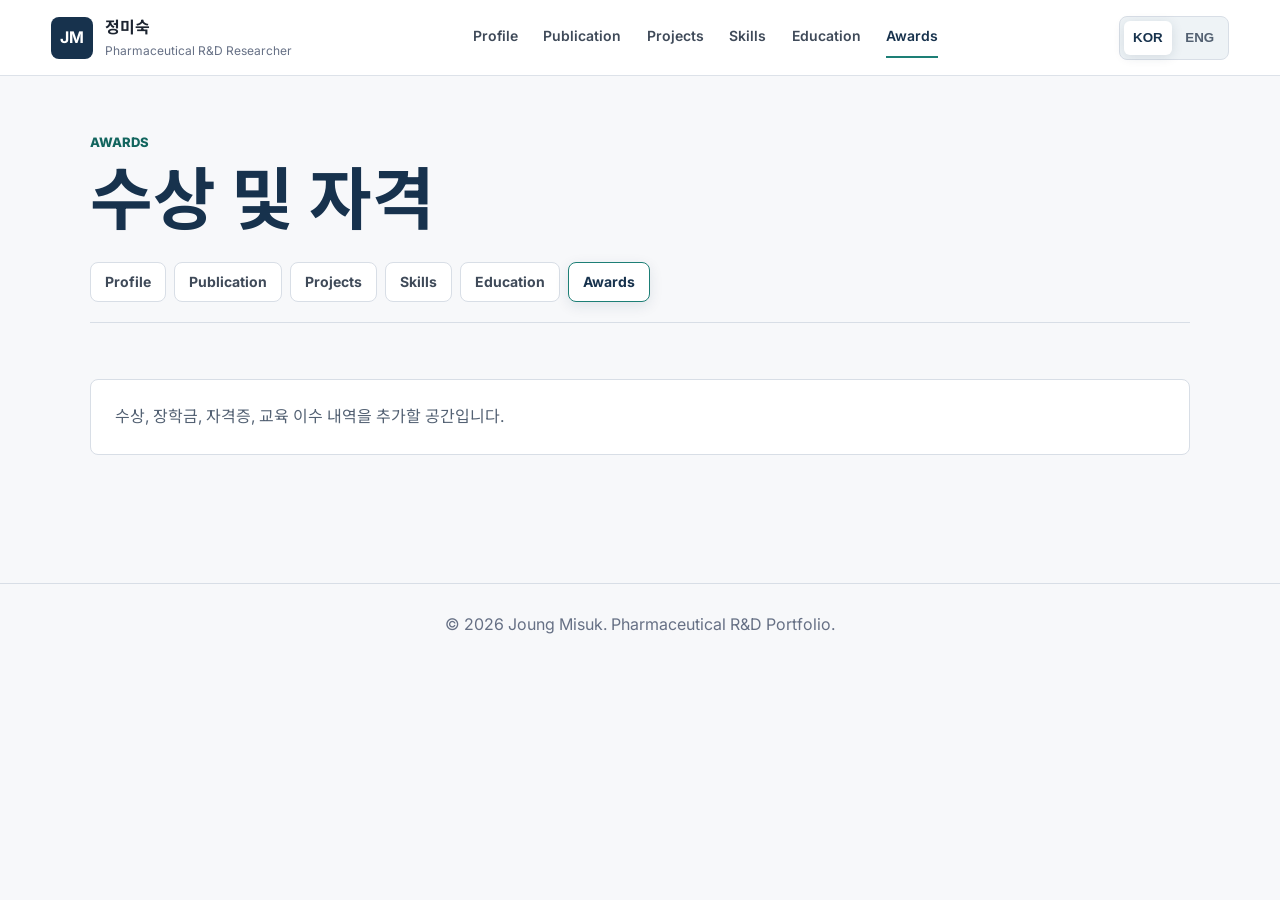
==== awards.html @ 6c8613b5 "Split portfolio sections into pages" ====
<!DOCTYPE html>
<html lang="ko">
<head>
  <meta charset="UTF-8">
  <meta name="viewport" content="width=device-width, initial-scale=1.0">
  <title>Awards | Joung Misuk</title>
  <meta name="description" content="정미숙(Joung Misuk)의 수상 및 자격 페이지입니다.">
  <link rel="preconnect" href="https://fonts.googleapis.com">
  <link rel="preconnect" href="https://fonts.gstatic.com" crossorigin>
  <link href="https://fonts.googleapis.com/css2?family=Noto+Sans+KR:wght@400;500;700&family=Inter:wght@400;500;600;700&display=swap" rel="stylesheet">
  <link rel="stylesheet" href="styles.css">
</head>
<body>
  <header class="site-header">
    <a class="brand" href="index.html" aria-label="Joung Misuk home">
      <span class="brand-mark">JM</span>
      <span>
        <strong data-i18n="brandName">정미숙</strong>
        <small data-i18n="brandRole">Pharmaceutical R&amp;D Researcher</small>
      </span>
    </a>
    <nav class="site-nav" aria-label="Primary navigation">
      <a href="index.html" data-i18n="navProfile">Profile</a>
      <a href="publication.html" data-i18n="navPublication">Publication</a>
      <a href="projects.html" data-i18n="navProjects">Projects</a>
      <a href="skills.html" data-i18n="navSkills">Skills</a>
      <a href="education.html" data-i18n="navEducation">Education</a>
      <a class="active" href="awards.html" data-i18n="navAwards">Awards</a>
    </nav>
    <div class="header-actions" aria-label="Language selector">
      <button class="lang-button active" type="button" data-lang="ko">KOR</button>
      <button class="lang-button" type="button" data-lang="en">ENG</button>
    </div>
  </header>

  <main>
    <section class="page-intro">
      <p class="eyebrow" data-i18n="awardsKicker">Awards</p>
      <h1 data-i18n="awardsTitle">수상 및 자격</h1>
    </section>
    <nav class="section-tabs" aria-label="Portfolio page tabs">
      <a class="tab-button" href="index.html" data-i18n="navProfile">Profile</a>
      <a class="tab-button" href="publication.html" data-i18n="navPublication">Publication</a>
      <a class="tab-button" href="projects.html" data-i18n="navProjects">Projects</a>
      <a class="tab-button" href="skills.html" data-i18n="navSkills">Skills</a>
      <a class="tab-button" href="education.html" data-i18n="navEducation">Education</a>
      <a class="tab-button active" href="awards.html" data-i18n="navAwards">Awards</a>
    </nav>
    <section class="section">
      <div class="empty-state">
        <p data-i18n="awardsEmpty">수상, 장학금, 자격증, 교육 이수 내역을 추가할 공간입니다.</p>
      </div>
    </section>
  </main>

  <footer class="site-footer">
    <p data-i18n="footerText">© 2026 Joung Misuk. Pharmaceutical R&amp;D Portfolio.</p>
  </footer>
  <script src="script.js"></script>
</body>
</html>
---- styles.css ----
:root {
  --bg: #f7f8fa;
  --surface: #ffffff;
  --surface-muted: #eef3f6;
  --text: #1c2430;
  --muted: #667085;
  --line: #d8dee6;
  --navy: #17324d;
  --teal: #1d7f76;
  --teal-dark: #12655e;
  --shadow: 0 18px 50px rgba(23, 50, 77, 0.12);
}

* {
  box-sizing: border-box;
}

html {
  scroll-behavior: smooth;
}

body {
  margin: 0;
  background: var(--bg);
  color: var(--text);
  font-family: "Inter", "Noto Sans KR", Arial, sans-serif;
  line-height: 1.6;
}

a {
  color: inherit;
  text-decoration: none;
}

.site-header {
  position: sticky;
  top: 0;
  z-index: 20;
  display: grid;
  grid-template-columns: auto 1fr auto;
  gap: 24px;
  align-items: center;
  min-height: 76px;
  padding: 14px clamp(18px, 4vw, 56px);
  border-bottom: 1px solid rgba(216, 222, 230, 0.86);
  background: rgba(255, 255, 255, 0.92);
  backdrop-filter: blur(16px);
}

.brand {
  display: inline-flex;
  align-items: center;
  gap: 12px;
  min-width: 170px;
}

.brand-mark {
  display: grid;
  place-items: center;
  width: 42px;
  height: 42px;
  border-radius: 8px;
  background: var(--navy);
  color: #fff;
  font-weight: 700;
}

.brand strong,
.brand small {
  display: block;
}

.brand small {
  color: var(--muted);
  font-size: 12px;
}

.site-nav {
  display: flex;
  justify-content: center;
  gap: clamp(12px, 2vw, 26px);
  color: #3f4a59;
  font-size: 14px;
  font-weight: 600;
}

.site-nav a {
  padding: 8px 0;
  border-bottom: 2px solid transparent;
}

.site-nav a:hover {
  border-color: var(--teal);
  color: var(--navy);
}

.site-nav a.active {
  border-color: var(--teal);
  color: var(--navy);
}

.section-tabs {
  display: flex;
  flex-wrap: wrap;
  gap: 8px;
  padding: 0 0 20px;
}

.tab-button {
  display: inline-flex;
  align-items: center;
  justify-content: center;
  min-height: 40px;
  padding: 0 14px;
  border: 1px solid var(--line);
  border-radius: 8px;
  background: var(--surface);
  color: #3f4a59;
  font-size: 14px;
  font-weight: 700;
}

.tab-button.active,
.tab-button:hover {
  border-color: var(--teal);
  color: var(--navy);
  box-shadow: 0 4px 14px rgba(23, 50, 77, 0.1);
}

.header-actions {
  display: inline-flex;
  gap: 4px;
  padding: 4px;
  border: 1px solid var(--line);
  border-radius: 8px;
  background: var(--surface-muted);
}

.lang-button {
  min-width: 48px;
  min-height: 34px;
  border: 0;
  border-radius: 6px;
  background: transparent;
  color: #526071;
  cursor: pointer;
  font-weight: 700;
}

.lang-button.active {
  background: var(--surface);
  color: var(--navy);
  box-shadow: 0 2px 12px rgba(23, 50, 77, 0.12);
}

main {
  max-width: 1180px;
  margin: 0 auto;
  padding: 0 clamp(18px, 4vw, 40px) 72px;
}

.hero {
  display: grid;
  grid-template-columns: minmax(0, 0.9fr) minmax(320px, 0.8fr);
  gap: 28px;
  align-items: center;
  min-height: calc(100vh - 76px);
  padding: 74px 0 44px;
}

.page-intro {
  padding: 56px 0 28px;
}

.page-intro h1 {
  font-size: clamp(38px, 6vw, 68px);
}

.hero-content {
  padding: clamp(28px, 5vw, 56px) 0;
}

.eyebrow,
.section-kicker {
  margin: 0 0 12px;
  color: var(--teal-dark);
  font-size: 13px;
  font-weight: 800;
  letter-spacing: 0;
  text-transform: uppercase;
}

h1,
h2,
h3,
p {
  overflow-wrap: break-word;
}

h1 {
  margin: 0;
  color: var(--navy);
  font-size: clamp(48px, 8vw, 92px);
  line-height: 1.02;
  letter-spacing: 0;
}

.hero-subtitle {
  margin: 18px 0 0;
  color: #263445;
  font-size: clamp(22px, 3vw, 34px);
  font-weight: 700;
}

.hero-copy {
  max-width: 740px;
  margin: 22px 0 0;
  color: #475467;
  font-size: 18px;
}

.statement-panel {
  padding: clamp(24px, 4vw, 38px);
  border: 1px solid var(--line);
  border-radius: 8px;
  background: var(--surface);
  box-shadow: var(--shadow);
}

.statement-panel h2 {
  margin: 0;
  color: var(--navy);
  font-size: clamp(26px, 3vw, 38px);
  line-height: 1.2;
}

.statement-panel p:last-child {
  margin: 18px 0 0;
  color: #536173;
  font-size: 17px;
}

.section {
  scroll-margin-top: 100px;
  padding: 56px 0;
  border-top: 1px solid var(--line);
}

.section-heading {
  display: grid;
  grid-template-columns: minmax(180px, 0.28fr) minmax(0, 0.72fr);
  gap: 24px;
  align-items: start;
  margin-bottom: 24px;
}

.section h2 {
  margin: 0;
  color: var(--navy);
  font-size: clamp(28px, 4vw, 44px);
  line-height: 1.15;
}

.content-grid,
.card-list,
.skill-groups {
  display: grid;
  grid-template-columns: repeat(2, minmax(0, 1fr));
  gap: 18px;
}

.info-block,
.project-card,
.skill-groups > div,
.empty-state {
  border: 1px solid var(--line);
  border-radius: 8px;
  background: var(--surface);
  padding: 24px;
}

.info-block h3,
.project-card h3,
.skill-groups h3 {
  margin: 0 0 10px;
  color: #23364b;
  font-size: 18px;
}

.info-block p,
.project-card p,
.empty-state p {
  margin: 0;
  color: #536173;
}

.project-card span {
  display: inline-flex;
  margin-bottom: 14px;
  color: var(--teal-dark);
  font-size: 12px;
  font-weight: 800;
  text-transform: uppercase;
}

.skill-groups {
  grid-template-columns: repeat(3, minmax(0, 1fr));
}

.skill-groups ul {
  margin: 0;
  padding-left: 18px;
  color: #536173;
}

.timeline {
  display: grid;
  gap: 16px;
  margin: 0;
  padding: 0;
  list-style: none;
}

.timeline li {
  display: grid;
  grid-template-columns: 150px minmax(0, 1fr);
  gap: 22px;
  padding: 24px;
  border: 1px solid var(--line);
  border-radius: 8px;
  background: var(--surface);
}

.timeline span {
  color: var(--teal-dark);
  font-weight: 800;
}

.timeline h3 {
  margin: 0 0 4px;
  color: var(--navy);
}

.timeline p {
  margin: 0;
  color: var(--muted);
}

.site-footer {
  padding: 28px;
  border-top: 1px solid var(--line);
  color: var(--muted);
  text-align: center;
}

.site-footer p {
  margin: 0;
}

@media (max-width: 900px) {
  .site-header {
    grid-template-columns: 1fr auto;
  }

  .site-nav {
    grid-column: 1 / -1;
    justify-content: flex-start;
    overflow-x: auto;
    padding-bottom: 4px;
  }

  .hero {
    grid-template-columns: 1fr;
    min-height: auto;
    padding-top: 44px;
  }

  .section-heading {
    grid-template-columns: 1fr;
    gap: 4px;
  }

  .skill-groups {
    grid-template-columns: 1fr;
  }
}

@media (max-width: 640px) {
  .site-header {
    padding: 12px 16px;
  }

  .brand small {
    display: none;
  }

  .content-grid,
  .card-list {
    grid-template-columns: 1fr;
  }

  .timeline li {
    grid-template-columns: 1fr;
    gap: 8px;
  }
}
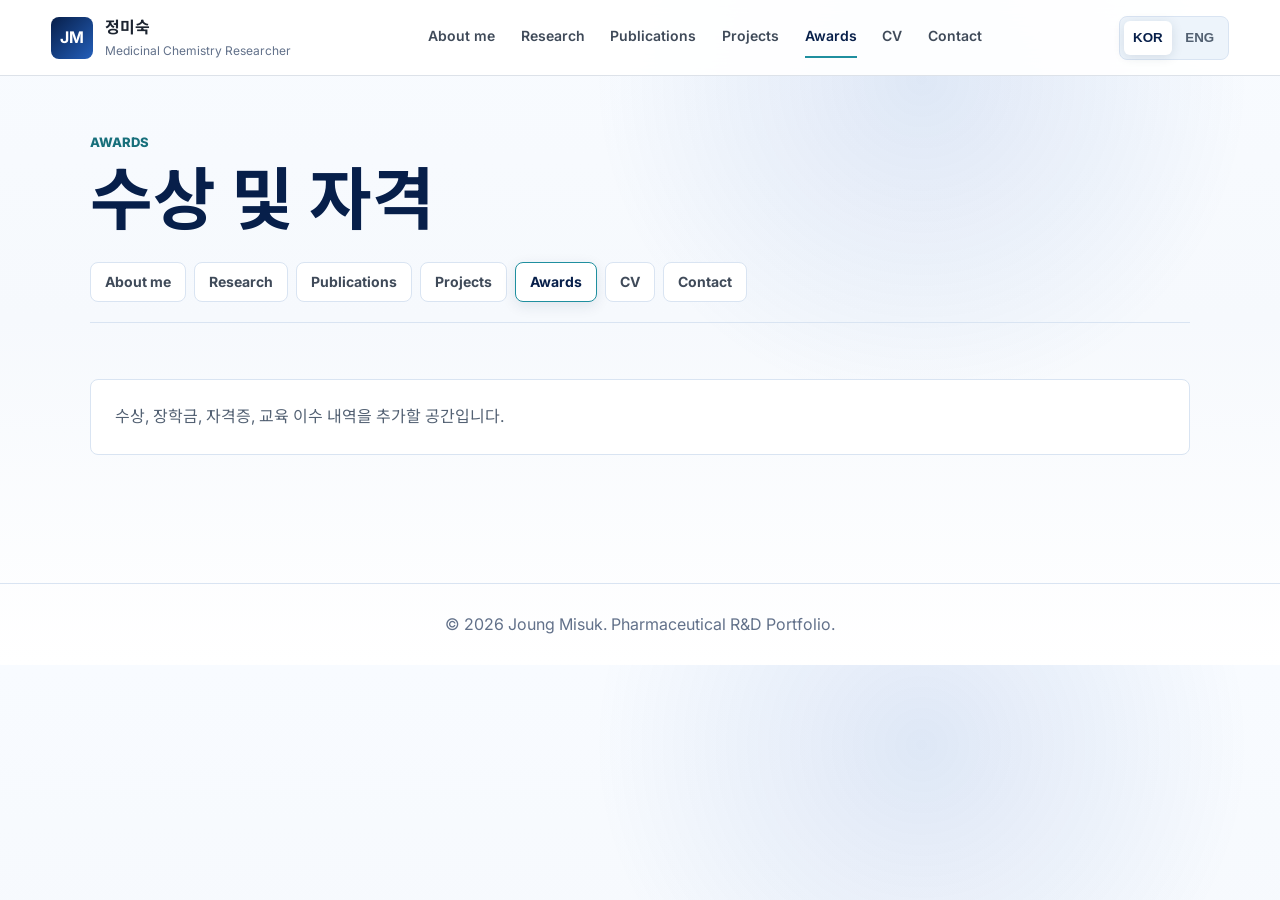
==== commit 6d3c9811: "Redesign landing page for medicinal chemistry portfolio" ====
--- a/awards.html
+++ b/awards.html
@@ -16,16 +16,17 @@
       <span class="brand-mark">JM</span>
       <span>
         <strong data-i18n="brandName">정미숙</strong>
-        <small data-i18n="brandRole">Pharmaceutical R&amp;D Researcher</small>
+        <small data-i18n="brandRole">Medicinal Chemistry Researcher</small>
       </span>
     </a>
     <nav class="site-nav" aria-label="Primary navigation">
-      <a href="index.html" data-i18n="navProfile">Profile</a>
-      <a href="publication.html" data-i18n="navPublication">Publication</a>
+      <a href="index.html" data-i18n="navAbout">About me</a>
+      <a href="research.html" data-i18n="navResearch">Research</a>
+      <a href="publication.html" data-i18n="navPublications">Publications</a>
       <a href="projects.html" data-i18n="navProjects">Projects</a>
-      <a href="skills.html" data-i18n="navSkills">Skills</a>
-      <a href="education.html" data-i18n="navEducation">Education</a>
       <a class="active" href="awards.html" data-i18n="navAwards">Awards</a>
+      <a href="assets/cv.pdf" data-i18n="navCV">CV</a>
+      <a href="mailto:your.email@example.com" data-i18n="navContact">Contact</a>
     </nav>
     <div class="header-actions" aria-label="Language selector">
       <button class="lang-button active" type="button" data-lang="ko">KOR</button>
@@ -39,12 +40,13 @@
       <h1 data-i18n="awardsTitle">수상 및 자격</h1>
     </section>
     <nav class="section-tabs" aria-label="Portfolio page tabs">
-      <a class="tab-button" href="index.html" data-i18n="navProfile">Profile</a>
-      <a class="tab-button" href="publication.html" data-i18n="navPublication">Publication</a>
+      <a class="tab-button" href="index.html" data-i18n="navAbout">About me</a>
+      <a class="tab-button" href="research.html" data-i18n="navResearch">Research</a>
+      <a class="tab-button" href="publication.html" data-i18n="navPublications">Publications</a>
       <a class="tab-button" href="projects.html" data-i18n="navProjects">Projects</a>
-      <a class="tab-button" href="skills.html" data-i18n="navSkills">Skills</a>
-      <a class="tab-button" href="education.html" data-i18n="navEducation">Education</a>
       <a class="tab-button active" href="awards.html" data-i18n="navAwards">Awards</a>
+      <a class="tab-button" href="assets/cv.pdf" data-i18n="navCV">CV</a>
+      <a class="tab-button" href="mailto:your.email@example.com" data-i18n="navContact">Contact</a>
     </nav>
     <section class="section">
       <div class="empty-state">
--- a/styles.css
+++ b/styles.css
@@ -1,14 +1,16 @@
 :root {
-  --bg: #f7f8fa;
+  --bg: #f6f9fd;
   --surface: #ffffff;
-  --surface-muted: #eef3f6;
+  --surface-muted: #edf4fb;
   --text: #1c2430;
-  --muted: #667085;
-  --line: #d8dee6;
-  --navy: #17324d;
-  --teal: #1d7f76;
-  --teal-dark: #12655e;
-  --shadow: 0 18px 50px rgba(23, 50, 77, 0.12);
+  --muted: #62718a;
+  --line: #d9e4f2;
+  --navy: #071f4a;
+  --blue: #245fba;
+  --blue-dark: #0b3c86;
+  --teal: #1f8f9f;
+  --teal-dark: #176f7b;
+  --shadow: 0 20px 60px rgba(7, 31, 74, 0.12);
 }
 
 * {
@@ -21,7 +23,9 @@
 
 body {
   margin: 0;
-  background: var(--bg);
+  background:
+    radial-gradient(circle at 72% 12%, rgba(36, 95, 186, 0.12), transparent 30%),
+    linear-gradient(180deg, #f8fbff 0%, var(--bg) 48%, #ffffff 100%);
   color: var(--text);
   font-family: "Inter", "Noto Sans KR", Arial, sans-serif;
   line-height: 1.6;
@@ -60,7 +64,7 @@
   width: 42px;
   height: 42px;
   border-radius: 8px;
-  background: var(--navy);
+  background: linear-gradient(135deg, var(--navy), var(--blue));
   color: #fff;
   font-weight: 700;
 }
@@ -161,11 +165,11 @@
 
 .hero {
   display: grid;
-  grid-template-columns: minmax(0, 0.9fr) minmax(320px, 0.8fr);
-  gap: 28px;
+  grid-template-columns: minmax(0, 0.86fr) minmax(360px, 0.9fr);
+  gap: clamp(24px, 4vw, 54px);
   align-items: center;
   min-height: calc(100vh - 76px);
-  padding: 74px 0 44px;
+  padding: 58px 0 40px;
 }
 
 .page-intro {
@@ -200,9 +204,17 @@
 h1 {
   margin: 0;
   color: var(--navy);
-  font-size: clamp(48px, 8vw, 92px);
+  font-size: clamp(46px, 6.6vw, 82px);
   line-height: 1.02;
   letter-spacing: 0;
+}
+
+h1 span {
+  display: block;
+}
+
+h1 span:last-child {
+  color: var(--blue);
 }
 
 .hero-subtitle {
@@ -219,25 +231,156 @@
   font-size: 18px;
 }
 
-.statement-panel {
-  padding: clamp(24px, 4vw, 38px);
-  border: 1px solid var(--line);
-  border-radius: 8px;
-  background: var(--surface);
+.hero-actions {
+  display: flex;
+  flex-wrap: wrap;
+  gap: 12px;
+  margin-top: 30px;
+}
+
+.button {
+  display: inline-flex;
+  align-items: center;
+  justify-content: center;
+  min-height: 46px;
+  padding: 0 18px;
+  border-radius: 8px;
+  border: 1px solid var(--blue-dark);
+  font-weight: 700;
+}
+
+.button.primary {
+  background: var(--blue-dark);
+  color: #fff;
+}
+
+.button.secondary {
+  background: rgba(255, 255, 255, 0.76);
+  color: var(--blue-dark);
+}
+
+.feature-icons {
+  display: grid;
+  grid-template-columns: repeat(4, minmax(84px, 1fr));
+  gap: 12px;
+  max-width: 560px;
+  margin-top: 32px;
+}
+
+.feature-item {
+  display: grid;
+  gap: 8px;
+  justify-items: center;
+  color: var(--navy);
+  font-size: 13px;
+  line-height: 1.25;
+  text-align: center;
+}
+
+.feature-icon {
+  position: relative;
+  display: block;
+  width: 42px;
+  height: 42px;
+  color: var(--blue-dark);
+}
+
+.feature-icon::before,
+.feature-icon::after {
+  position: absolute;
+  content: "";
+}
+
+.icon-chemistry::before {
+  left: 11px;
+  top: 5px;
+  width: 20px;
+  height: 28px;
+  border: 2px solid currentColor;
+  border-top: 0;
+  border-radius: 0 0 12px 12px;
+}
+
+.icon-chemistry::after {
+  left: 15px;
+  top: 0;
+  width: 12px;
+  height: 8px;
+  border: 2px solid currentColor;
+  border-bottom: 0;
+}
+
+.icon-discovery::before {
+  inset: 6px;
+  border: 2px solid currentColor;
+  border-radius: 50%;
+}
+
+.icon-discovery::after {
+  left: 20px;
+  top: 1px;
+  width: 18px;
+  height: 18px;
+  border-right: 2px solid currentColor;
+  border-bottom: 2px solid currentColor;
+  transform: rotate(45deg);
+}
+
+.icon-design::before {
+  left: 4px;
+  top: 12px;
+  width: 34px;
+  height: 20px;
+  border: 2px solid currentColor;
+  border-radius: 14px;
+}
+
+.icon-design::after {
+  left: 12px;
+  top: 4px;
+  width: 18px;
+  height: 34px;
+  border: 2px solid currentColor;
+  border-radius: 14px;
+}
+
+.icon-gpcr::before {
+  left: 9px;
+  top: 4px;
+  width: 5px;
+  height: 34px;
+  border: 2px solid currentColor;
+  border-top: 0;
+  border-bottom: 0;
+  box-shadow: 9px 0 0 -1px currentColor, 18px 0 0 -1px currentColor;
+}
+
+.icon-gpcr::after {
+  left: 7px;
+  top: 6px;
+  width: 28px;
+  height: 30px;
+  border-top: 2px solid currentColor;
+  border-bottom: 2px solid currentColor;
+  border-radius: 14px;
+}
+
+.hero-visual {
+  position: relative;
+  margin: 0;
+  min-height: 520px;
+  overflow: hidden;
+  border-radius: 8px;
+}
+
+.hero-visual img {
+  width: 100%;
+  height: 100%;
+  min-height: 520px;
+  object-fit: cover;
+  object-position: center;
+  border-radius: 8px;
   box-shadow: var(--shadow);
-}
-
-.statement-panel h2 {
-  margin: 0;
-  color: var(--navy);
-  font-size: clamp(26px, 3vw, 38px);
-  line-height: 1.2;
-}
-
-.statement-panel p:last-child {
-  margin: 18px 0 0;
-  color: #536173;
-  font-size: 17px;
 }
 
 .section {
@@ -375,6 +518,11 @@
     padding-top: 44px;
   }
 
+  .hero-visual,
+  .hero-visual img {
+    min-height: 360px;
+  }
+
   .section-heading {
     grid-template-columns: 1fr;
     gap: 4px;
@@ -399,6 +547,10 @@
     grid-template-columns: 1fr;
   }
 
+  .feature-icons {
+    grid-template-columns: repeat(2, minmax(0, 1fr));
+  }
+
   .timeline li {
     grid-template-columns: 1fr;
     gap: 8px;
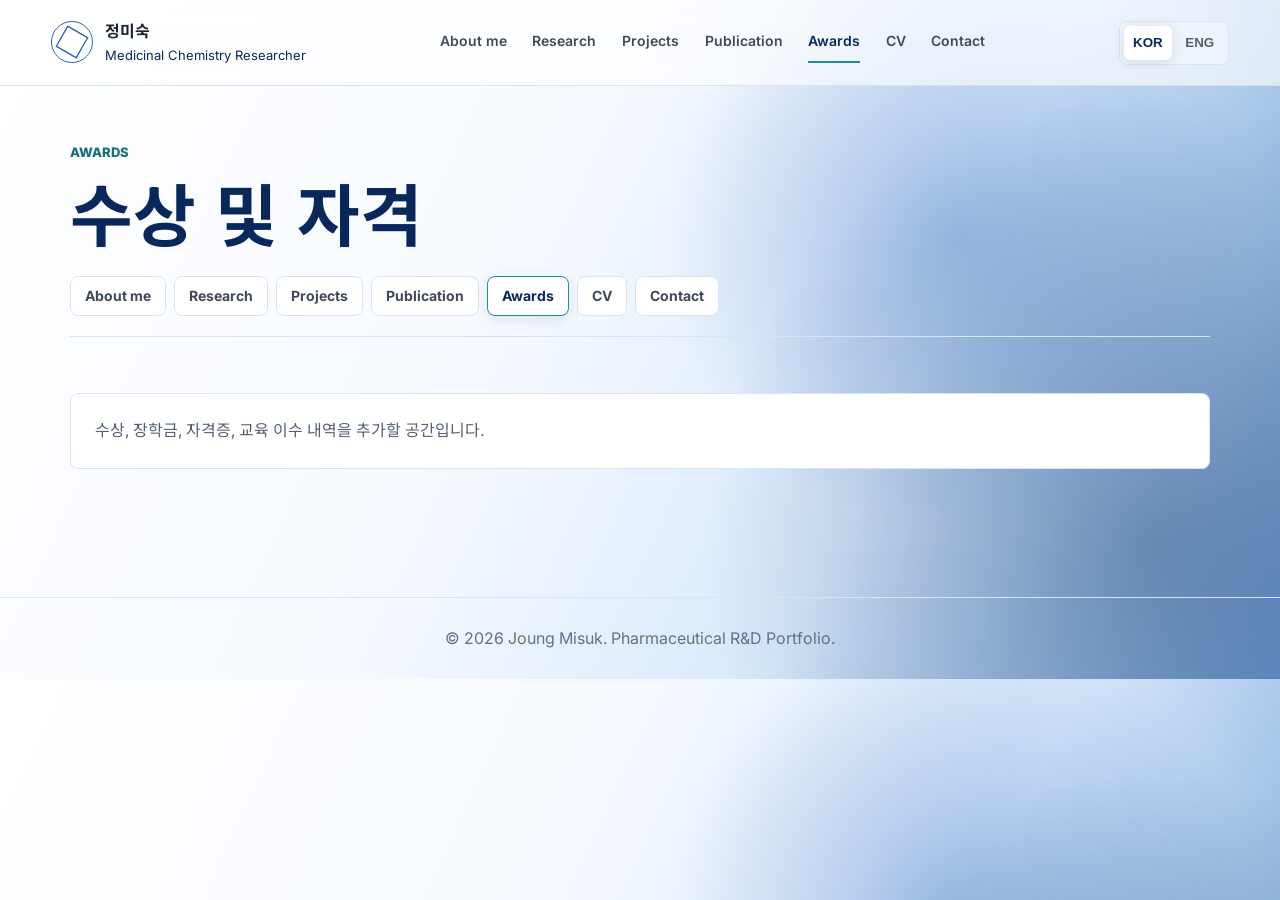
==== commit 9bdbd9fd: "Use hero background image for landing page" ====
--- a/awards.html
+++ b/awards.html
@@ -22,8 +22,8 @@
     <nav class="site-nav" aria-label="Primary navigation">
       <a href="index.html" data-i18n="navAbout">About me</a>
       <a href="research.html" data-i18n="navResearch">Research</a>
-      <a href="publication.html" data-i18n="navPublications">Publications</a>
       <a href="projects.html" data-i18n="navProjects">Projects</a>
+      <a href="publication.html" data-i18n="navPublications">Publication</a>
       <a class="active" href="awards.html" data-i18n="navAwards">Awards</a>
       <a href="assets/cv.pdf" data-i18n="navCV">CV</a>
       <a href="mailto:your.email@example.com" data-i18n="navContact">Contact</a>
@@ -42,8 +42,8 @@
     <nav class="section-tabs" aria-label="Portfolio page tabs">
       <a class="tab-button" href="index.html" data-i18n="navAbout">About me</a>
       <a class="tab-button" href="research.html" data-i18n="navResearch">Research</a>
-      <a class="tab-button" href="publication.html" data-i18n="navPublications">Publications</a>
       <a class="tab-button" href="projects.html" data-i18n="navProjects">Projects</a>
+      <a class="tab-button" href="publication.html" data-i18n="navPublications">Publication</a>
       <a class="tab-button active" href="awards.html" data-i18n="navAwards">Awards</a>
       <a class="tab-button" href="assets/cv.pdf" data-i18n="navCV">CV</a>
       <a class="tab-button" href="mailto:your.email@example.com" data-i18n="navContact">Contact</a>
--- a/styles.css
+++ b/styles.css
@@ -1,12 +1,12 @@
 :root {
-  --bg: #f6f9fd;
+  --bg: #f5f9ff;
   --surface: #ffffff;
   --surface-muted: #edf4fb;
   --text: #1c2430;
   --muted: #62718a;
   --line: #d9e4f2;
-  --navy: #071f4a;
-  --blue: #245fba;
+  --navy: #08285c;
+  --blue: #2f65b8;
   --blue-dark: #0b3c86;
   --teal: #1f8f9f;
   --teal-dark: #176f7b;
@@ -24,8 +24,9 @@
 body {
   margin: 0;
   background:
-    radial-gradient(circle at 72% 12%, rgba(36, 95, 186, 0.12), transparent 30%),
-    linear-gradient(180deg, #f8fbff 0%, var(--bg) 48%, #ffffff 100%);
+    radial-gradient(circle at 75% 35%, rgba(47, 101, 184, 0.35), transparent 28%),
+    radial-gradient(circle at 90% 80%, rgba(8, 40, 92, 0.32), transparent 35%),
+    linear-gradient(115deg, #ffffff 0%, #f5f9ff 42%, #d7e8fb 68%, #6f9bd0 100%);
   color: var(--text);
   font-family: "Inter", "Noto Sans KR", Arial, sans-serif;
   line-height: 1.6;
@@ -44,11 +45,11 @@
   grid-template-columns: auto 1fr auto;
   gap: 24px;
   align-items: center;
-  min-height: 76px;
+  min-height: 86px;
   padding: 14px clamp(18px, 4vw, 56px);
   border-bottom: 1px solid rgba(216, 222, 230, 0.86);
-  background: rgba(255, 255, 255, 0.92);
-  backdrop-filter: blur(16px);
+  background: rgba(255, 255, 255, 0.62);
+  backdrop-filter: blur(14px);
 }
 
 .brand {
@@ -59,14 +60,23 @@
 }
 
 .brand-mark {
-  display: grid;
-  place-items: center;
+  position: relative;
   width: 42px;
   height: 42px;
-  border-radius: 8px;
-  background: linear-gradient(135deg, var(--navy), var(--blue));
-  color: #fff;
+  border: 1.5px solid var(--blue);
+  border-radius: 50%;
+  background: transparent;
+  color: transparent;
   font-weight: 700;
+}
+
+.brand-mark::before,
+.brand-mark::after {
+  position: absolute;
+  inset: 8px;
+  content: "";
+  border: 1.5px solid var(--blue);
+  transform: rotate(30deg);
 }
 
 .brand strong,
@@ -75,8 +85,8 @@
 }
 
 .brand small {
-  color: var(--muted);
-  font-size: 12px;
+  color: var(--navy);
+  font-size: 13px;
 }
 
 .site-nav {
@@ -158,18 +168,74 @@
 }
 
 main {
-  max-width: 1180px;
+  position: relative;
+  max-width: none;
   margin: 0 auto;
-  padding: 0 clamp(18px, 4vw, 40px) 72px;
+  padding: 0 clamp(18px, 5.5vw, 72px) 72px;
+  overflow: hidden;
+}
+
+.page::before {
+  position: absolute;
+  inset: 0;
+  z-index: -2;
+  content: "";
+  background-image: url("assets/hero-bg.png");
+  background-position: center top;
+  background-repeat: no-repeat;
+  background-size: cover;
+  opacity: 0.92;
+}
+
+.page::after {
+  position: absolute;
+  inset: 0;
+  z-index: -1;
+  content: "";
+  background:
+    linear-gradient(90deg, rgba(255, 255, 255, 0.94) 0%, rgba(255, 255, 255, 0.78) 28%, rgba(235, 245, 255, 0.3) 58%, rgba(58, 113, 183, 0.08) 100%),
+    linear-gradient(180deg, rgba(255, 255, 255, 0.28) 0%, rgba(219, 235, 253, 0.18) 68%, rgba(8, 40, 92, 0.1) 100%);
+}
+
+.protein-field {
+  position: absolute;
+  right: -70px;
+  top: 70px;
+  z-index: 0;
+  width: 520px;
+  height: 720px;
+  border-radius: 50%;
+  opacity: 0;
+  background: repeating-linear-gradient(120deg, transparent 0 18px, rgba(8, 40, 92, 0.22) 18px 28px);
+  filter: blur(1px);
+  transform: rotate(15deg);
+}
+
+.molecule-field {
+  position: absolute;
+  right: 24%;
+  top: 245px;
+  z-index: 0;
+  width: 260px;
+  height: 260px;
+  border-radius: 50%;
+  opacity: 0;
+  background:
+    radial-gradient(circle, #ffffff 0 7px, transparent 8px),
+    radial-gradient(circle at 30% 45%, #2f65b8 0 9px, transparent 10px),
+    radial-gradient(circle at 70% 45%, #0b234a 0 8px, transparent 9px),
+    radial-gradient(circle at 50% 75%, #b14f4f 0 8px, transparent 9px);
 }
 
 .hero {
-  display: grid;
-  grid-template-columns: minmax(0, 0.86fr) minmax(360px, 0.9fr);
+  position: relative;
+  z-index: 1;
+  display: grid;
+  grid-template-columns: minmax(320px, 0.78fr) minmax(360px, 1fr);
   gap: clamp(24px, 4vw, 54px);
   align-items: center;
-  min-height: calc(100vh - 76px);
-  padding: 58px 0 40px;
+  min-height: calc(100vh - 86px);
+  padding: 70px 0 40px;
 }
 
 .page-intro {
@@ -181,7 +247,13 @@
 }
 
 .hero-content {
-  padding: clamp(28px, 5vw, 56px) 0;
+  max-width: 620px;
+  padding: clamp(26px, 4vw, 44px);
+  border: 1px solid rgba(47, 101, 184, 0.14);
+  border-radius: 8px;
+  background: rgba(255, 255, 255, 0.72);
+  box-shadow: 0 22px 54px rgba(8, 40, 92, 0.1);
+  backdrop-filter: blur(12px);
 }
 
 .eyebrow,
@@ -204,8 +276,9 @@
 h1 {
   margin: 0;
   color: var(--navy);
-  font-size: clamp(46px, 6.6vw, 82px);
-  line-height: 1.02;
+  font-family: "Playfair Display", "Noto Sans KR", serif;
+  font-size: clamp(48px, 6vw, 78px);
+  line-height: 1.08;
   letter-spacing: 0;
 }
 
@@ -217,18 +290,26 @@
   color: var(--blue);
 }
 
+.hero-rule {
+  width: 42px;
+  height: 1px;
+  margin-top: 28px;
+  background: var(--blue);
+}
+
 .hero-subtitle {
-  margin: 18px 0 0;
+  margin: 24px 0 0;
   color: #263445;
-  font-size: clamp(22px, 3vw, 34px);
+  font-size: clamp(20px, 2.2vw, 28px);
   font-weight: 700;
 }
 
 .hero-copy {
-  max-width: 740px;
-  margin: 22px 0 0;
-  color: #475467;
-  font-size: 18px;
+  max-width: 500px;
+  margin: 12px 0 0;
+  color: #17345f;
+  font-size: 19px;
+  line-height: 1.8;
 }
 
 .hero-actions {
@@ -262,9 +343,9 @@
 .feature-icons {
   display: grid;
   grid-template-columns: repeat(4, minmax(84px, 1fr));
-  gap: 12px;
+  gap: 26px;
   max-width: 560px;
-  margin-top: 32px;
+  margin-top: 34px;
 }
 
 .feature-item {
@@ -365,28 +446,397 @@
   border-radius: 14px;
 }
 
-.hero-visual {
+.hero-right {
   position: relative;
   margin: 0;
-  min-height: 520px;
+  min-height: 620px;
   overflow: hidden;
-  border-radius: 8px;
-}
-
-.hero-visual img {
+  border-radius: 0;
+  isolation: isolate;
+}
+
+.hero-right > * {
+  display: none;
+}
+
+.hero-right::before {
+  position: absolute;
+  inset: 0;
+  z-index: -2;
+  content: "";
+  background: transparent;
+}
+
+.hero-right::after {
+  position: absolute;
+  inset: 0;
+  z-index: -1;
+  content: "";
+  background: transparent;
+}
+
+.protein-ribbon {
+  position: absolute;
+  inset: 0;
   width: 100%;
   height: 100%;
-  min-height: 520px;
-  object-fit: cover;
-  object-position: center;
-  border-radius: 8px;
-  box-shadow: var(--shadow);
+  opacity: 0.88;
+  filter: drop-shadow(0 22px 42px rgba(7, 31, 74, 0.1));
+}
+
+.ribbon-path {
+  fill: none;
+  stroke: url("#ribbonGradient");
+  stroke-width: 22;
+  stroke-linecap: round;
+  opacity: 0.9;
+  animation: floatRibbon 9s ease-in-out infinite;
+}
+
+.ribbon-two {
+  stroke-width: 14;
+  opacity: 0.54;
+  animation-delay: -2s;
+}
+
+.ribbon-three {
+  stroke-width: 10;
+  opacity: 0.4;
+  animation-delay: -4s;
+}
+
+.small-molecule {
+  stroke: #174d91;
+  stroke-width: 4;
+  stroke-linecap: round;
+  stroke-linejoin: round;
+  fill: none;
+  animation: moleculeDrift 8s ease-in-out infinite;
+}
+
+.small-molecule circle {
+  fill: url("#moleculeGradient");
+  stroke: rgba(7, 31, 74, 0.24);
+  stroke-width: 1.4;
+}
+
+.chem-line-art {
+  fill: none;
+  stroke: rgba(36, 95, 186, 0.36);
+  stroke-width: 1.3;
+  stroke-linecap: round;
+  stroke-linejoin: round;
+}
+
+.line-art-one {
+  animation: fadeFloat 7s ease-in-out infinite;
+}
+
+.line-art-two {
+  animation: fadeFloat 8s ease-in-out infinite reverse;
+}
+
+.line-art-three {
+  animation: fadeFloat 9s ease-in-out infinite;
+}
+
+.hex-field {
+  position: absolute;
+  display: grid;
+  grid-template-columns: repeat(2, 42px);
+  gap: 8px 4px;
+  opacity: 0.48;
+}
+
+.hex-field-one {
+  right: 18px;
+  bottom: 78px;
+}
+
+.hex-field-two {
+  left: 42%;
+  top: 20%;
+}
+
+.hex-field span {
+  width: 42px;
+  height: 36px;
+  border: 1px solid rgba(36, 95, 186, 0.28);
+  clip-path: polygon(25% 0, 75% 0, 100% 50%, 75% 100%, 25% 100%, 0 50%);
+  animation: pulseHex 6s ease-in-out infinite;
+}
+
+.hex-field span:nth-child(2n) {
+  transform: translateY(20px);
+  animation-delay: -2s;
+}
+
+.molecule-callout {
+  position: absolute;
+  color: var(--blue-dark);
+  font-size: 15px;
+  line-height: 1.35;
+}
+
+.molecule-callout strong,
+.molecule-callout span {
+  display: block;
+}
+
+.molecule-callout strong {
+  font-size: 16px;
+}
+
+.callout-design {
+  left: 8%;
+  top: 18%;
+}
+
+.callout-optimization {
+  left: 0;
+  top: 40%;
+}
+
+.callout-innovation {
+  left: 10%;
+  top: 62%;
+}
+
+.callout-gpcr {
+  right: 8%;
+  top: 5%;
+  font-size: 18px;
+}
+
+.callout-design::after,
+.callout-optimization::after,
+.callout-innovation::after {
+  position: absolute;
+  content: "";
+  width: 92px;
+  height: 54px;
+  border: 1px dashed rgba(36, 95, 186, 0.28);
+  border-left: 0;
+  border-bottom: 0;
+  border-radius: 0 48px 0 0;
+}
+
+.callout-design::after {
+  left: 120px;
+  top: 8px;
+}
+
+.callout-optimization::after {
+  left: 112px;
+  top: 12px;
+  transform: rotate(28deg);
+}
+
+.callout-innovation::after {
+  left: 116px;
+  top: -20px;
+  transform: rotate(-18deg);
+}
+
+.structure-line {
+  position: absolute;
+  right: 7%;
+  bottom: 8%;
+  color: rgba(47, 101, 184, 0.55);
+  font-family: monospace;
+  font-size: 48px;
+  letter-spacing: 6px;
+}
+
+@keyframes floatRibbon {
+  0%,
+  100% {
+    transform: translate3d(0, 0, 0);
+  }
+  50% {
+    transform: translate3d(0, -14px, 0);
+  }
+}
+
+@keyframes moleculeDrift {
+  0%,
+  100% {
+    transform: translate3d(0, 0, 0) rotate(0deg);
+  }
+  50% {
+    transform: translate3d(8px, -8px, 0) rotate(1deg);
+  }
+}
+
+@keyframes fadeFloat {
+  0%,
+  100% {
+    opacity: 0.34;
+    transform: translateY(0);
+  }
+  50% {
+    opacity: 0.68;
+    transform: translateY(-10px);
+  }
+}
+
+@keyframes pulseHex {
+  0%,
+  100% {
+    opacity: 0.34;
+  }
+  50% {
+    opacity: 0.74;
+  }
 }
 
 .section {
   scroll-margin-top: 100px;
   padding: 56px 0;
   border-top: 1px solid var(--line);
+}
+
+.about-panel {
+  position: relative;
+  z-index: 1;
+  display: grid;
+  grid-template-columns: minmax(240px, 0.9fr) minmax(0, 1.6fr);
+  gap: 28px;
+  align-items: stretch;
+  margin-top: 24px;
+  padding: 28px;
+  border: 1px solid rgba(47, 101, 184, 0.18);
+  border-radius: 8px;
+  background: rgba(255, 255, 255, 0.68);
+  box-shadow: 0 20px 52px rgba(8, 40, 92, 0.11);
+  backdrop-filter: blur(12px);
+}
+
+.about-copy h2 {
+  margin: 0 0 12px;
+  color: var(--navy);
+  font-family: "Playfair Display", "Noto Sans KR", serif;
+  font-size: clamp(28px, 3vw, 38px);
+}
+
+.about-copy p {
+  margin: 0;
+  color: #17345f;
+  font-size: 16px;
+  line-height: 1.7;
+}
+
+.about-metrics {
+  display: grid;
+  grid-template-columns: repeat(4, minmax(0, 1fr));
+}
+
+.about-metrics article {
+  display: grid;
+  align-content: start;
+  justify-items: center;
+  gap: 8px;
+  min-height: 130px;
+  padding: 0 18px;
+  border-left: 1px solid rgba(47, 101, 184, 0.2);
+  text-align: center;
+}
+
+.about-metrics h3 {
+  margin: 0;
+  color: var(--navy);
+  font-size: 16px;
+}
+
+.about-metrics p {
+  margin: 0;
+  color: #17345f;
+  font-size: 14px;
+  line-height: 1.55;
+  white-space: pre-line;
+}
+
+.metric-icon {
+  position: relative;
+  width: 42px;
+  height: 42px;
+  color: var(--blue-dark);
+}
+
+.metric-icon::before,
+.metric-icon::after {
+  position: absolute;
+  content: "";
+}
+
+.metric-education::before {
+  left: 4px;
+  top: 10px;
+  width: 34px;
+  height: 20px;
+  border: 2px solid currentColor;
+  transform: skewY(-24deg);
+}
+
+.metric-education::after {
+  left: 18px;
+  top: 20px;
+  width: 2px;
+  height: 16px;
+  background: currentColor;
+}
+
+.metric-experience::before {
+  left: 6px;
+  top: 12px;
+  width: 30px;
+  height: 24px;
+  border: 2px solid currentColor;
+  border-radius: 5px;
+}
+
+.metric-experience::after {
+  left: 15px;
+  top: 7px;
+  width: 12px;
+  height: 8px;
+  border: 2px solid currentColor;
+  border-bottom: 0;
+  border-radius: 4px 4px 0 0;
+}
+
+.metric-expertise::before {
+  left: 12px;
+  top: 5px;
+  width: 18px;
+  height: 29px;
+  border: 2px solid currentColor;
+  border-top: 0;
+  border-radius: 0 0 12px 12px;
+}
+
+.metric-expertise::after {
+  left: 15px;
+  top: 0;
+  width: 12px;
+  height: 9px;
+  border: 2px solid currentColor;
+  border-bottom: 0;
+}
+
+.metric-interests::before {
+  inset: 3px;
+  border: 2px solid currentColor;
+  border-radius: 50%;
+}
+
+.metric-interests::after {
+  left: 4px;
+  top: 20px;
+  width: 34px;
+  height: 2px;
+  background: currentColor;
+  box-shadow: 0 -10px 0 -0.8px currentColor, 0 10px 0 -0.8px currentColor;
 }
 
 .section-heading {
@@ -518,9 +968,13 @@
     padding-top: 44px;
   }
 
-  .hero-visual,
-  .hero-visual img {
-    min-height: 360px;
+  .hero-right {
+    min-height: 300px;
+  }
+
+  .protein-field,
+  .molecule-field {
+    opacity: 0.16;
   }
 
   .section-heading {
@@ -528,6 +982,15 @@
     gap: 4px;
   }
 
+  .about-panel {
+    grid-template-columns: 1fr;
+  }
+
+  .about-metrics {
+    grid-template-columns: repeat(2, minmax(0, 1fr));
+    gap: 18px 0;
+  }
+
   .skill-groups {
     grid-template-columns: 1fr;
   }
@@ -551,8 +1014,42 @@
     grid-template-columns: repeat(2, minmax(0, 1fr));
   }
 
+  .molecule-callout {
+    display: none;
+  }
+
+  .protein-ribbon {
+    transform: scale(1.08);
+    transform-origin: center;
+  }
+
+  .hex-field-two {
+    left: 20%;
+  }
+
   .timeline li {
     grid-template-columns: 1fr;
     gap: 8px;
   }
-}
+
+  .about-metrics {
+    grid-template-columns: 1fr;
+  }
+
+  .about-metrics article {
+    border-left: 0;
+    border-top: 1px solid rgba(47, 101, 184, 0.2);
+    padding-top: 18px;
+  }
+}
+
+@media (prefers-reduced-motion: reduce) {
+  *,
+  *::before,
+  *::after {
+    scroll-behavior: auto !important;
+    animation-duration: 0.01ms !important;
+    animation-iteration-count: 1 !important;
+    transition-duration: 0.01ms !important;
+  }
+}
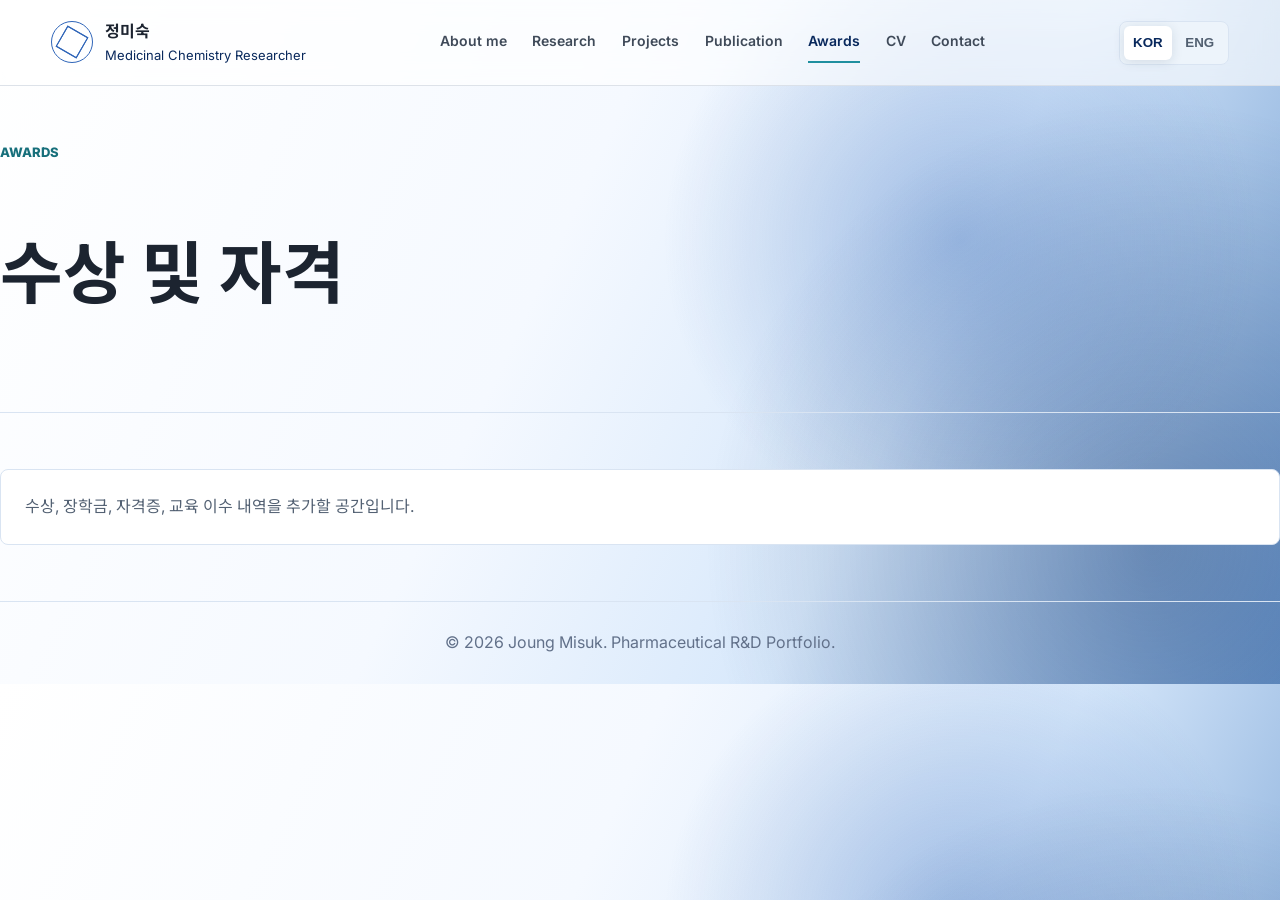
==== commit 2ffcbd22: "Restore hero about card with updated background" ====
--- a/awards.html
+++ b/awards.html
@@ -39,15 +39,6 @@
       <p class="eyebrow" data-i18n="awardsKicker">Awards</p>
       <h1 data-i18n="awardsTitle">수상 및 자격</h1>
     </section>
-    <nav class="section-tabs" aria-label="Portfolio page tabs">
-      <a class="tab-button" href="index.html" data-i18n="navAbout">About me</a>
-      <a class="tab-button" href="research.html" data-i18n="navResearch">Research</a>
-      <a class="tab-button" href="projects.html" data-i18n="navProjects">Projects</a>
-      <a class="tab-button" href="publication.html" data-i18n="navPublications">Publication</a>
-      <a class="tab-button active" href="awards.html" data-i18n="navAwards">Awards</a>
-      <a class="tab-button" href="assets/cv.pdf" data-i18n="navCV">CV</a>
-      <a class="tab-button" href="mailto:your.email@example.com" data-i18n="navContact">Contact</a>
-    </nav>
     <section class="section">
       <div class="empty-state">
         <p data-i18n="awardsEmpty">수상, 장학금, 자격증, 교육 이수 내역을 추가할 공간입니다.</p>
--- a/styles.css
+++ b/styles.css
@@ -113,34 +113,6 @@
   color: var(--navy);
 }
 
-.section-tabs {
-  display: flex;
-  flex-wrap: wrap;
-  gap: 8px;
-  padding: 0 0 20px;
-}
-
-.tab-button {
-  display: inline-flex;
-  align-items: center;
-  justify-content: center;
-  min-height: 40px;
-  padding: 0 14px;
-  border: 1px solid var(--line);
-  border-radius: 8px;
-  background: var(--surface);
-  color: #3f4a59;
-  font-size: 14px;
-  font-weight: 700;
-}
-
-.tab-button.active,
-.tab-button:hover {
-  border-color: var(--teal);
-  color: var(--navy);
-  box-shadow: 0 4px 14px rgba(23, 50, 77, 0.1);
-}
-
 .header-actions {
   display: inline-flex;
   gap: 4px;
@@ -171,71 +143,224 @@
   position: relative;
   max-width: none;
   margin: 0 auto;
-  padding: 0 clamp(18px, 5.5vw, 72px) 72px;
+  padding: 0;
   overflow: hidden;
-}
-
-.page::before {
-  position: absolute;
-  inset: 0;
-  z-index: -2;
-  content: "";
-  background-image: url("assets/hero-bg.png");
-  background-position: center top;
-  background-repeat: no-repeat;
-  background-size: cover;
-  opacity: 0.92;
-}
-
-.page::after {
-  position: absolute;
-  inset: 0;
-  z-index: -1;
-  content: "";
-  background:
-    linear-gradient(90deg, rgba(255, 255, 255, 0.94) 0%, rgba(255, 255, 255, 0.78) 28%, rgba(235, 245, 255, 0.3) 58%, rgba(58, 113, 183, 0.08) 100%),
-    linear-gradient(180deg, rgba(255, 255, 255, 0.28) 0%, rgba(219, 235, 253, 0.18) 68%, rgba(8, 40, 92, 0.1) 100%);
-}
-
-.protein-field {
-  position: absolute;
-  right: -70px;
-  top: 70px;
-  z-index: 0;
-  width: 520px;
-  height: 720px;
-  border-radius: 50%;
-  opacity: 0;
-  background: repeating-linear-gradient(120deg, transparent 0 18px, rgba(8, 40, 92, 0.22) 18px 28px);
-  filter: blur(1px);
-  transform: rotate(15deg);
-}
-
-.molecule-field {
-  position: absolute;
-  right: 24%;
-  top: 245px;
-  z-index: 0;
-  width: 260px;
-  height: 260px;
-  border-radius: 50%;
-  opacity: 0;
-  background:
-    radial-gradient(circle, #ffffff 0 7px, transparent 8px),
-    radial-gradient(circle at 30% 45%, #2f65b8 0 9px, transparent 10px),
-    radial-gradient(circle at 70% 45%, #0b234a 0 8px, transparent 9px),
-    radial-gradient(circle at 50% 75%, #b14f4f 0 8px, transparent 9px);
 }
 
 .hero {
   position: relative;
-  z-index: 1;
-  display: grid;
-  grid-template-columns: minmax(320px, 0.78fr) minmax(360px, 1fr);
-  gap: clamp(24px, 4vw, 54px);
+  width: 100%;
+  min-height: calc(100vh - 86px);
+  background-color: #f7fbff;
+  background-image: url("assets/hero-bg.png");
+  background-position: center center;
+  background-repeat: no-repeat;
+  background-size: contain;
+}
+
+.hero-banner {
+  position: relative;
+  width: 100%;
+  max-width: 1440px;
+  margin: 0 auto;
+  background: #f6fbff;
+  overflow: hidden;
+}
+
+.hero-bg {
+  width: 100%;
+  height: auto;
+  display: block;
+}
+
+.hero-card {
+  position: absolute;
+  z-index: 2;
+  border-radius: 18px;
+  background: rgba(255, 255, 255, 0.72);
+  backdrop-filter: blur(4px);
+}
+
+.hero-left-panel {
+  position: absolute;
+  left: 3.6%;
+  top: 17%;
+  z-index: 3;
+  display: flex;
+  flex-direction: column;
+  gap: 36px;
+  width: 34%;
+}
+
+.hero-headline-card,
+.hero-action-card {
+  position: relative !important;
+  left: auto !important;
+  top: auto !important;
+  width: 100% !important;
+  border-radius: 0 !important;
+  background: transparent !important;
+  box-shadow: none !important;
+  backdrop-filter: none !important;
+}
+
+.hero-headline-card {
+  padding: 0 !important;
+}
+
+.hero-headline-card h1 {
+  margin: 0;
+  color: #08285c;
+  font-family: Georgia, "Times New Roman", serif;
+  font-size: clamp(20px, 2vw, 31px);
+  font-weight: 700;
+  letter-spacing: -0.03em;
+  line-height: 1.08;
+}
+
+.hero-headline-card h1 span {
+  color: #3f73c8;
+}
+
+.hero-action-card {
+  padding: 0 !important;
+  background: transparent !important;
+}
+
+.hero-buttons {
+  display: flex;
+  gap: 18px;
+  margin-bottom: 34px;
+}
+
+.btn {
+  display: inline-flex;
   align-items: center;
-  min-height: calc(100vh - 86px);
-  padding: 70px 0 40px;
+  justify-content: center;
+  gap: 14px;
+  padding: 14px 24px;
+  border-radius: 10px;
+  font-size: clamp(12px, 1vw, 16px);
+  font-weight: 700;
+  text-decoration: none;
+  white-space: nowrap;
+}
+
+.btn.primary {
+  background: #08285c;
+  color: #ffffff;
+}
+
+.btn.secondary {
+  border: 1.5px solid #4f7fd7;
+  background: rgba(255, 255, 255, 0.85);
+  color: #2f65b8;
+}
+
+.keyword-row {
+  display: grid;
+  grid-template-columns: repeat(4, 1fr);
+  gap: 18px;
+}
+
+.keyword-item {
+  color: #183a70;
+  font-size: clamp(11px, 0.95vw, 15px);
+  font-weight: 700;
+  line-height: 1.25;
+  text-align: center;
+}
+
+.keyword-item p {
+  margin: 0;
+}
+
+.keyword-icon {
+  width: 42px;
+  height: 42px;
+  margin-bottom: 8px;
+  fill: none;
+  stroke: #3b6fc4;
+  stroke-linecap: round;
+  stroke-linejoin: round;
+  stroke-width: 1.7;
+}
+
+.hero-about-card {
+  position: absolute;
+  left: 3.2%;
+  bottom: 3%;
+  z-index: 3;
+  display: grid;
+  grid-template-columns: 1.8fr repeat(4, 1fr);
+  gap: 0;
+  align-items: center;
+  width: 62%;
+  padding: 14px 18px;
+  border-radius: 0;
+  background: rgba(255, 255, 255, 0.72);
+  backdrop-filter: blur(4px);
+}
+
+.about-text {
+  padding-right: 18px;
+}
+
+.about-text h2 {
+  margin: 0 0 6px;
+  color: #08285c;
+  font-family: Georgia, "Times New Roman", serif;
+  font-size: clamp(18px, 1.6vw, 28px);
+}
+
+.about-text p {
+  margin: 0;
+  color: #183a70;
+  font-size: clamp(9px, 0.8vw, 12px);
+  line-height: 1.45;
+}
+
+.about-stat {
+  padding: 0 14px;
+  border-left: 1px solid rgba(24, 58, 112, 0.18);
+  text-align: center;
+}
+
+.about-icon {
+  width: 34px;
+  height: 34px;
+  margin-bottom: 6px;
+  fill: none;
+  stroke: #3b6fc4;
+  stroke-linecap: round;
+  stroke-linejoin: round;
+  stroke-width: 1.6;
+}
+
+.about-stat h3 {
+  margin: 0 0 6px;
+  color: #08285c;
+  font-size: clamp(10px, 0.85vw, 13px);
+}
+
+.about-stat p {
+  margin: 0;
+  color: #183a70;
+  font-size: clamp(8px, 0.75vw, 11px);
+  line-height: 1.35;
+}
+
+.hero,
+.landing {
+  height: auto !important;
+  min-height: auto !important;
+  overflow: visible !important;
+  background-image: none !important;
+}
+
+footer {
+  position: static !important;
+  width: 100%;
 }
 
 .page-intro {
@@ -247,13 +372,90 @@
 }
 
 .hero-content {
-  max-width: 620px;
-  padding: clamp(26px, 4vw, 44px);
-  border: 1px solid rgba(47, 101, 184, 0.14);
-  border-radius: 8px;
-  background: rgba(255, 255, 255, 0.72);
-  box-shadow: 0 22px 54px rgba(8, 40, 92, 0.1);
-  backdrop-filter: blur(12px);
+  position: absolute;
+  left: 6%;
+  top: 18%;
+  max-width: 470px;
+}
+
+.hero-title {
+  margin: 0 0 28px;
+  color: #0b2558;
+  font-family: "Playfair Display", serif;
+  font-size: clamp(38px, 4vw, 68px);
+  font-weight: 700;
+  line-height: 1.08;
+}
+
+.hero-title span {
+  color: inherit;
+}
+
+.hero-title span:last-child {
+  color: #3f73c8;
+}
+
+.hero-description {
+  max-width: 420px;
+  margin: 0 0 36px;
+  color: #29456d;
+  font-size: 18px;
+  line-height: 1.8;
+}
+
+.hero-content .hero-buttons {
+  display: flex;
+  gap: 18px;
+  margin-bottom: 45px;
+}
+
+.primary-btn,
+.secondary-btn {
+  display: inline-flex;
+  align-items: center;
+  justify-content: center;
+  padding: 16px 34px;
+  border-radius: 12px;
+  font-weight: 700;
+  line-height: 1;
+}
+
+.primary-btn {
+  background: #0b2e69;
+  color: #fff;
+}
+
+.secondary-btn {
+  border: 2px solid #4f7fd7;
+  background: #fff;
+  color: #3569c6;
+}
+
+.research-icons {
+  display: flex;
+  gap: 48px;
+  align-items: flex-start;
+}
+
+.research-icon-item {
+  display: grid;
+  justify-items: center;
+  gap: 10px;
+  color: #183a70;
+  font-size: 16px;
+  font-weight: 600;
+  line-height: 1.2;
+  text-align: center;
+}
+
+.lucide-icon {
+  width: 44px;
+  height: 44px;
+  fill: none;
+  stroke: #3b6fc4;
+  stroke-width: 2;
+  stroke-linecap: round;
+  stroke-linejoin: round;
 }
 
 .eyebrow,
@@ -271,423 +473,6 @@
 h3,
 p {
   overflow-wrap: break-word;
-}
-
-h1 {
-  margin: 0;
-  color: var(--navy);
-  font-family: "Playfair Display", "Noto Sans KR", serif;
-  font-size: clamp(48px, 6vw, 78px);
-  line-height: 1.08;
-  letter-spacing: 0;
-}
-
-h1 span {
-  display: block;
-}
-
-h1 span:last-child {
-  color: var(--blue);
-}
-
-.hero-rule {
-  width: 42px;
-  height: 1px;
-  margin-top: 28px;
-  background: var(--blue);
-}
-
-.hero-subtitle {
-  margin: 24px 0 0;
-  color: #263445;
-  font-size: clamp(20px, 2.2vw, 28px);
-  font-weight: 700;
-}
-
-.hero-copy {
-  max-width: 500px;
-  margin: 12px 0 0;
-  color: #17345f;
-  font-size: 19px;
-  line-height: 1.8;
-}
-
-.hero-actions {
-  display: flex;
-  flex-wrap: wrap;
-  gap: 12px;
-  margin-top: 30px;
-}
-
-.button {
-  display: inline-flex;
-  align-items: center;
-  justify-content: center;
-  min-height: 46px;
-  padding: 0 18px;
-  border-radius: 8px;
-  border: 1px solid var(--blue-dark);
-  font-weight: 700;
-}
-
-.button.primary {
-  background: var(--blue-dark);
-  color: #fff;
-}
-
-.button.secondary {
-  background: rgba(255, 255, 255, 0.76);
-  color: var(--blue-dark);
-}
-
-.feature-icons {
-  display: grid;
-  grid-template-columns: repeat(4, minmax(84px, 1fr));
-  gap: 26px;
-  max-width: 560px;
-  margin-top: 34px;
-}
-
-.feature-item {
-  display: grid;
-  gap: 8px;
-  justify-items: center;
-  color: var(--navy);
-  font-size: 13px;
-  line-height: 1.25;
-  text-align: center;
-}
-
-.feature-icon {
-  position: relative;
-  display: block;
-  width: 42px;
-  height: 42px;
-  color: var(--blue-dark);
-}
-
-.feature-icon::before,
-.feature-icon::after {
-  position: absolute;
-  content: "";
-}
-
-.icon-chemistry::before {
-  left: 11px;
-  top: 5px;
-  width: 20px;
-  height: 28px;
-  border: 2px solid currentColor;
-  border-top: 0;
-  border-radius: 0 0 12px 12px;
-}
-
-.icon-chemistry::after {
-  left: 15px;
-  top: 0;
-  width: 12px;
-  height: 8px;
-  border: 2px solid currentColor;
-  border-bottom: 0;
-}
-
-.icon-discovery::before {
-  inset: 6px;
-  border: 2px solid currentColor;
-  border-radius: 50%;
-}
-
-.icon-discovery::after {
-  left: 20px;
-  top: 1px;
-  width: 18px;
-  height: 18px;
-  border-right: 2px solid currentColor;
-  border-bottom: 2px solid currentColor;
-  transform: rotate(45deg);
-}
-
-.icon-design::before {
-  left: 4px;
-  top: 12px;
-  width: 34px;
-  height: 20px;
-  border: 2px solid currentColor;
-  border-radius: 14px;
-}
-
-.icon-design::after {
-  left: 12px;
-  top: 4px;
-  width: 18px;
-  height: 34px;
-  border: 2px solid currentColor;
-  border-radius: 14px;
-}
-
-.icon-gpcr::before {
-  left: 9px;
-  top: 4px;
-  width: 5px;
-  height: 34px;
-  border: 2px solid currentColor;
-  border-top: 0;
-  border-bottom: 0;
-  box-shadow: 9px 0 0 -1px currentColor, 18px 0 0 -1px currentColor;
-}
-
-.icon-gpcr::after {
-  left: 7px;
-  top: 6px;
-  width: 28px;
-  height: 30px;
-  border-top: 2px solid currentColor;
-  border-bottom: 2px solid currentColor;
-  border-radius: 14px;
-}
-
-.hero-right {
-  position: relative;
-  margin: 0;
-  min-height: 620px;
-  overflow: hidden;
-  border-radius: 0;
-  isolation: isolate;
-}
-
-.hero-right > * {
-  display: none;
-}
-
-.hero-right::before {
-  position: absolute;
-  inset: 0;
-  z-index: -2;
-  content: "";
-  background: transparent;
-}
-
-.hero-right::after {
-  position: absolute;
-  inset: 0;
-  z-index: -1;
-  content: "";
-  background: transparent;
-}
-
-.protein-ribbon {
-  position: absolute;
-  inset: 0;
-  width: 100%;
-  height: 100%;
-  opacity: 0.88;
-  filter: drop-shadow(0 22px 42px rgba(7, 31, 74, 0.1));
-}
-
-.ribbon-path {
-  fill: none;
-  stroke: url("#ribbonGradient");
-  stroke-width: 22;
-  stroke-linecap: round;
-  opacity: 0.9;
-  animation: floatRibbon 9s ease-in-out infinite;
-}
-
-.ribbon-two {
-  stroke-width: 14;
-  opacity: 0.54;
-  animation-delay: -2s;
-}
-
-.ribbon-three {
-  stroke-width: 10;
-  opacity: 0.4;
-  animation-delay: -4s;
-}
-
-.small-molecule {
-  stroke: #174d91;
-  stroke-width: 4;
-  stroke-linecap: round;
-  stroke-linejoin: round;
-  fill: none;
-  animation: moleculeDrift 8s ease-in-out infinite;
-}
-
-.small-molecule circle {
-  fill: url("#moleculeGradient");
-  stroke: rgba(7, 31, 74, 0.24);
-  stroke-width: 1.4;
-}
-
-.chem-line-art {
-  fill: none;
-  stroke: rgba(36, 95, 186, 0.36);
-  stroke-width: 1.3;
-  stroke-linecap: round;
-  stroke-linejoin: round;
-}
-
-.line-art-one {
-  animation: fadeFloat 7s ease-in-out infinite;
-}
-
-.line-art-two {
-  animation: fadeFloat 8s ease-in-out infinite reverse;
-}
-
-.line-art-three {
-  animation: fadeFloat 9s ease-in-out infinite;
-}
-
-.hex-field {
-  position: absolute;
-  display: grid;
-  grid-template-columns: repeat(2, 42px);
-  gap: 8px 4px;
-  opacity: 0.48;
-}
-
-.hex-field-one {
-  right: 18px;
-  bottom: 78px;
-}
-
-.hex-field-two {
-  left: 42%;
-  top: 20%;
-}
-
-.hex-field span {
-  width: 42px;
-  height: 36px;
-  border: 1px solid rgba(36, 95, 186, 0.28);
-  clip-path: polygon(25% 0, 75% 0, 100% 50%, 75% 100%, 25% 100%, 0 50%);
-  animation: pulseHex 6s ease-in-out infinite;
-}
-
-.hex-field span:nth-child(2n) {
-  transform: translateY(20px);
-  animation-delay: -2s;
-}
-
-.molecule-callout {
-  position: absolute;
-  color: var(--blue-dark);
-  font-size: 15px;
-  line-height: 1.35;
-}
-
-.molecule-callout strong,
-.molecule-callout span {
-  display: block;
-}
-
-.molecule-callout strong {
-  font-size: 16px;
-}
-
-.callout-design {
-  left: 8%;
-  top: 18%;
-}
-
-.callout-optimization {
-  left: 0;
-  top: 40%;
-}
-
-.callout-innovation {
-  left: 10%;
-  top: 62%;
-}
-
-.callout-gpcr {
-  right: 8%;
-  top: 5%;
-  font-size: 18px;
-}
-
-.callout-design::after,
-.callout-optimization::after,
-.callout-innovation::after {
-  position: absolute;
-  content: "";
-  width: 92px;
-  height: 54px;
-  border: 1px dashed rgba(36, 95, 186, 0.28);
-  border-left: 0;
-  border-bottom: 0;
-  border-radius: 0 48px 0 0;
-}
-
-.callout-design::after {
-  left: 120px;
-  top: 8px;
-}
-
-.callout-optimization::after {
-  left: 112px;
-  top: 12px;
-  transform: rotate(28deg);
-}
-
-.callout-innovation::after {
-  left: 116px;
-  top: -20px;
-  transform: rotate(-18deg);
-}
-
-.structure-line {
-  position: absolute;
-  right: 7%;
-  bottom: 8%;
-  color: rgba(47, 101, 184, 0.55);
-  font-family: monospace;
-  font-size: 48px;
-  letter-spacing: 6px;
-}
-
-@keyframes floatRibbon {
-  0%,
-  100% {
-    transform: translate3d(0, 0, 0);
-  }
-  50% {
-    transform: translate3d(0, -14px, 0);
-  }
-}
-
-@keyframes moleculeDrift {
-  0%,
-  100% {
-    transform: translate3d(0, 0, 0) rotate(0deg);
-  }
-  50% {
-    transform: translate3d(8px, -8px, 0) rotate(1deg);
-  }
-}
-
-@keyframes fadeFloat {
-  0%,
-  100% {
-    opacity: 0.34;
-    transform: translateY(0);
-  }
-  50% {
-    opacity: 0.68;
-    transform: translateY(-10px);
-  }
-}
-
-@keyframes pulseHex {
-  0%,
-  100% {
-    opacity: 0.34;
-  }
-  50% {
-    opacity: 0.74;
-  }
 }
 
 .section {
@@ -962,19 +747,25 @@
     padding-bottom: 4px;
   }
 
-  .hero {
-    grid-template-columns: 1fr;
-    min-height: auto;
-    padding-top: 44px;
-  }
-
-  .hero-right {
-    min-height: 300px;
-  }
-
-  .protein-field,
-  .molecule-field {
-    opacity: 0.16;
+  .hero-title {
+    font-size: clamp(32px, 5vw, 52px);
+  }
+
+  .hero-left-panel {
+    left: 4%;
+    top: 12%;
+    gap: 22px;
+    width: 42%;
+  }
+
+  .hero-headline-card h1 {
+    font-size: clamp(19px, 2.8vw, 28px);
+  }
+
+  .hero-about-card {
+    left: 4%;
+    bottom: 4%;
+    width: 72%;
   }
 
   .section-heading {
@@ -1010,21 +801,41 @@
     grid-template-columns: 1fr;
   }
 
-  .feature-icons {
+  .hero {
+    min-height: calc(100vh - 86px);
+    background-size: cover;
+  }
+
+  .hero-banner {
+    max-width: 100%;
+  }
+
+  .hero-content {
+    left: 50%;
+    top: 12%;
+    width: min(88vw, 420px);
+    transform: translateX(-50%);
+    text-align: center;
+  }
+
+  .hero-description {
+    margin-right: auto;
+    margin-left: auto;
+  }
+
+  .hero-buttons,
+  .research-icons {
+    justify-content: center;
+  }
+
+  .hero-content .hero-buttons {
+    flex-wrap: wrap;
+  }
+
+  .research-icons {
+    display: grid;
     grid-template-columns: repeat(2, minmax(0, 1fr));
-  }
-
-  .molecule-callout {
-    display: none;
-  }
-
-  .protein-ribbon {
-    transform: scale(1.08);
-    transform-origin: center;
-  }
-
-  .hex-field-two {
-    left: 20%;
+    gap: 24px;
   }
 
   .timeline li {
@@ -1040,6 +851,44 @@
     border-left: 0;
     border-top: 1px solid rgba(47, 101, 184, 0.2);
     padding-top: 18px;
+  }
+}
+
+@media (max-width: 600px) {
+  .hero-banner {
+    max-width: 100%;
+  }
+
+  .hero-left-panel {
+    position: relative;
+    left: auto;
+    top: auto;
+    width: 90%;
+    margin: 40px auto;
+  }
+
+  .hero-about-card {
+    left: 5%;
+    bottom: 4%;
+    grid-template-columns: 1fr 1fr;
+    gap: 12px;
+    width: 90%;
+  }
+
+  .about-text {
+    grid-column: span 2;
+  }
+
+  .about-stat {
+    border-left: none;
+  }
+
+  .hero-buttons {
+    flex-direction: column;
+  }
+
+  .keyword-row {
+    grid-template-columns: repeat(2, 1fr);
   }
 }
 
